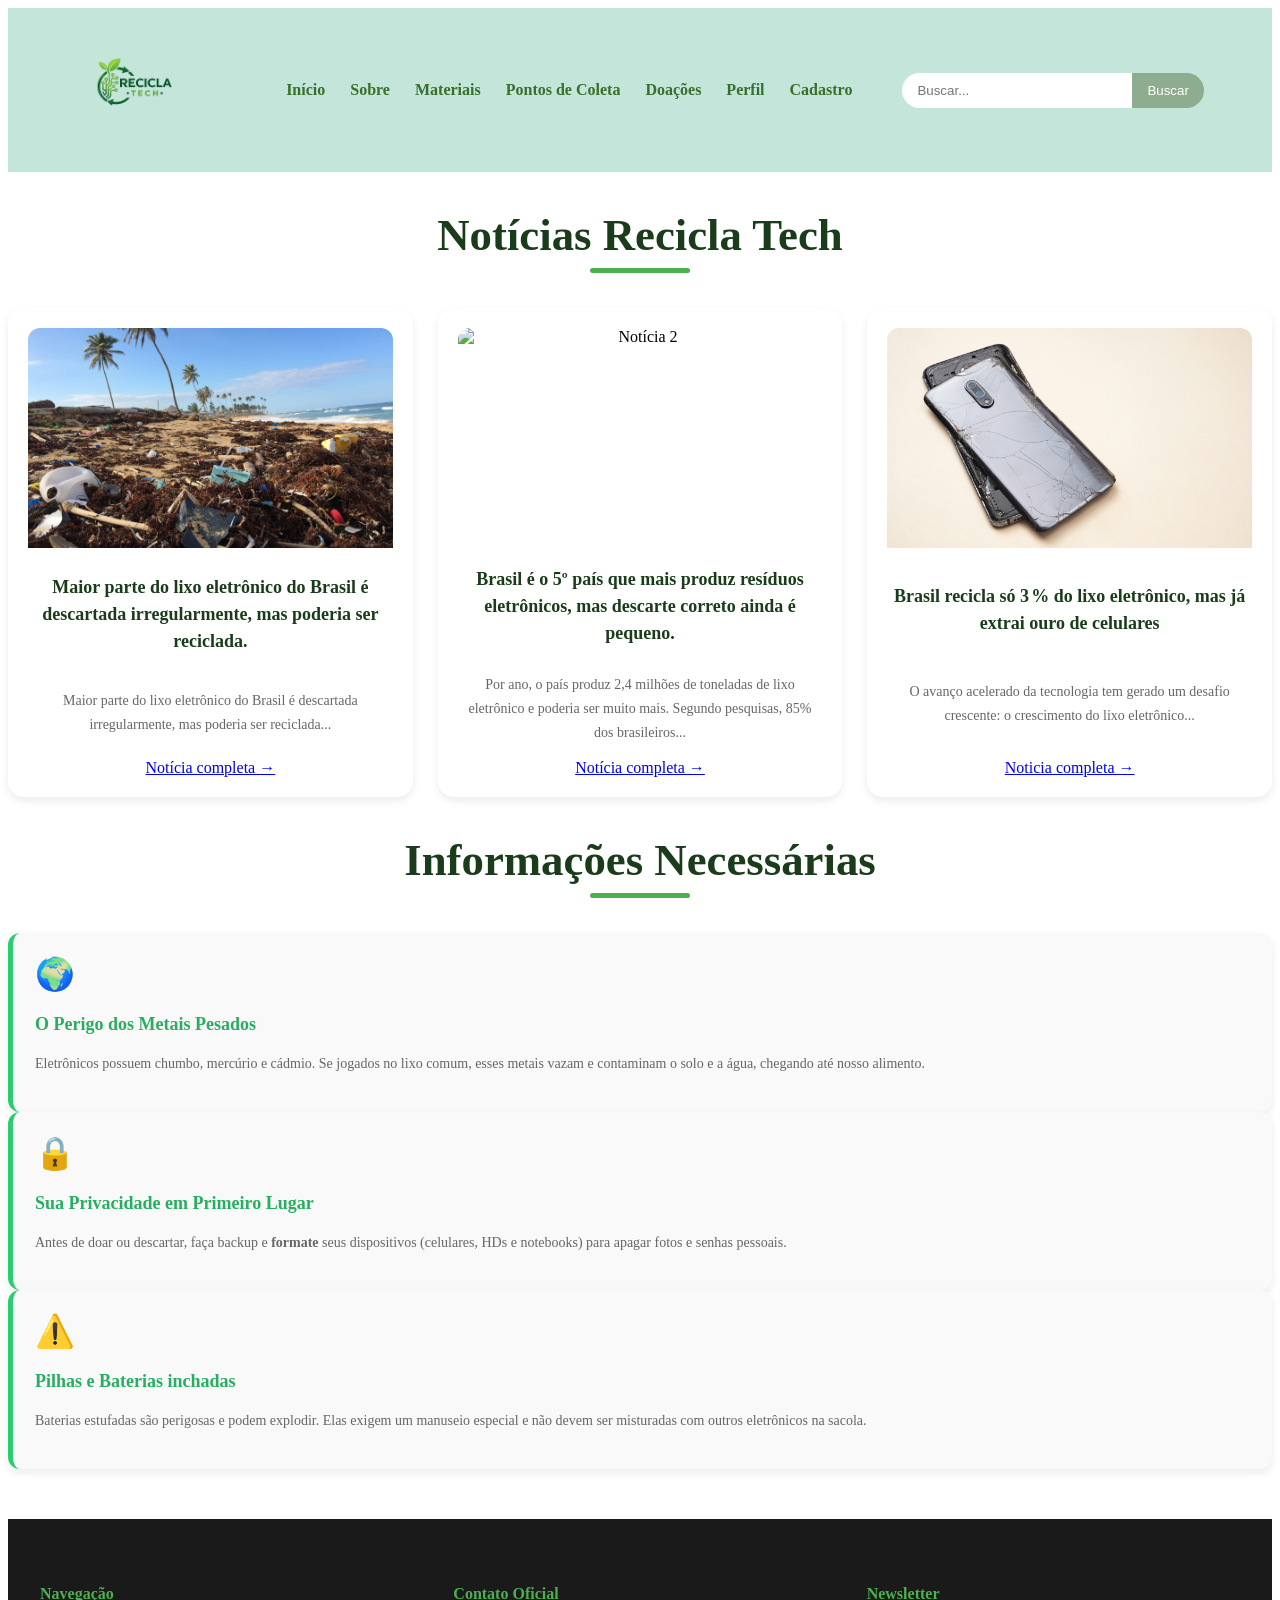
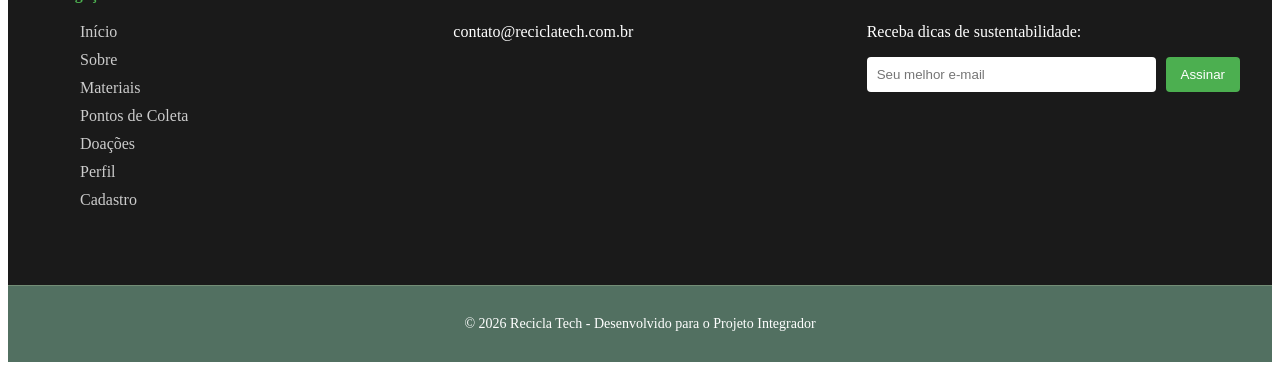
==== index.html @ 6cdfc5e2 "index fora da pasta" ====
<!DOCTYPE html>
<html lang="pt-br">
<head>
    <meta charset="UTF-8">
    <meta name="viewport" content="width=device-width, initial-scale=1.0">
    <title>Recicla Tech</title>
    <link rel="stylesheet" href="../css/style.css">
</head>
<body>
<header>
        <div class="logo">
        <a href="index.html">
            <img src="../Projeto Integrador/img/logo.png" class="logo-img">
        </a>
    </div>
    <nav>
        <ul class="nav-links">
            <li><a href="../html/index.html">Início</a></li>
            <li><a href="../html/sobre.html">Sobre</a></li>
            <li><a href="../html/materiais.html">Materiais</a></li>
            <li><a href="../html/pontos.html">Pontos de Coleta</a></li>
            <li><a href="../html/doacoes.html">Doações</a></li>
            <li><a href="../html/perfil.html">Perfil</a></li>
            <li><a href="../html/cadastro.html">Cadastro</a></li>
        </ul>
    </nav>
    <div class="search-container">
    <input
        type="text"
        id="campoBusca"
        placeholder="Buscar...">

    <button onclick="buscarPagina()">
        Buscar
    </button>
    </div>
</header>
<section id="noticias" class="full-width-section bg-noticias">
    <div class="content-wrapper">
        <h2 class="titulo-sessao">Notícias Recicla Tech</h2>
        <div class="card-grid">
            <article class="card news-card">
                <img src="../Projeto Integrador/img/noticia1.jpg.jpg" alt="projeto integrador 1" class="news-img">
                <h3>Maior parte do lixo eletrônico do Brasil é descartada irregularmente, mas poderia ser reciclada.</h3>
                <p>Maior parte do lixo eletrônico do Brasil é descartada irregularmente, mas poderia ser reciclada...</p>
                <a href="https://g1.globo.com/jornal-nacional/noticia/2023/12/09/maior-parte-do-lixo-eletronico-do-brasil-e-descartada-irregularmente-mas-poderia-ser-reciclada.ghtml" target="_blank" class="read-more">Notícia completa →</a>
            </article>
            <article class="card news-card">
                <img src="../Projeto Integrador/img/noticia2.jpg.jpg" alt="Notícia 2" class="news-img">
                <h3>Brasil é o 5º país que mais produz resíduos eletrônicos, mas descarte correto ainda é pequeno.</h3>
                <p>Por ano, o país produz 2,4 milhões de toneladas de lixo eletrônico e poderia ser muito mais. Segundo pesquisas, 85% dos brasileiros...</p>
                <a href="https://g1.globo.com/jornal-nacional/noticia/2024/04/27/brasil-e-o-5o-pais-que-mais-produz-residuos-eletronicos-mas-descarte-correto-ainda-e-pequeno.ghtml" target="_blank" class="read-more">Notícia completa →</a>
            </article>
            <article class="card news-card">
                <img src="../Projeto Integrador/img/noticia3.jpg.jpg" alt="Notícia 3" class="news-img">
                <h3>Brasil recicla só 3 % do lixo eletrônico, mas já extrai ouro de celulares</h3>
                <p>O avanço acelerado da tecnologia tem gerado um desafio crescente: o crescimento do lixo eletrônico...</p>
                <a href="../html/contato.html" class="read-more"> Noticia completa →</a>
            </article>
        </div>
    </section>
<section id="info-essencial" class="full-width-section bg-info">
    <div class="content-wrapper">
        <h2 class="titulo-sessao">Informações Necessárias</h2>
        <div class="card info-card">
            <div class="icon-info">🌍</div>
            <h3>O Perigo dos Metais Pesados</h3>
            <p>Eletrônicos possuem chumbo, mercúrio e cádmio. Se jogados no lixo comum, esses metais vazam e contaminam o solo e a água, chegando até nosso alimento.</p>
        </div>
        <div class="card info-card">
            <div class="icon-info">🔒</div>
            <h3>Sua Privacidade em Primeiro Lugar</h3>
            <p>Antes de doar ou descartar, faça backup e <strong>formate</strong> seus dispositivos (celulares, HDs e notebooks) para apagar fotos e senhas pessoais.</p>
        </div>
        <div class="card info-card">
            <div class="icon-info">⚠️</div>
            <h3>Pilhas e Baterias inchadas</h3>
            <p>Baterias estufadas são perigosas e podem explodir. Elas exigem um manuseio especial e não devem ser misturadas com outros eletrônicos na sacola.</p>
        </div>
    </div>
</section>
<footer class="rodape-completo">
        <div class="footer-container">
            <div class="footer-col">
                <h4>Navegação</h4>
                <ul>
                <li><a href="../html/index.html">Início</a></li>
                <li><a href="../html/sobre.html">Sobre</a></li>
                <li><a href="../html/materiais.html">Materiais</a></li> 
                <li><a href="../html/pontos.html">Pontos de Coleta</a></li>
                <li><a href="../html/doacoes.html">Doações</a></li>
                <li><a href="../html/perfil.html">Perfil</a></li>
                <li><a href="../html/cadastro.html">Cadastro</a></li>
                </ul>
            </div>
            <div class="footer-col">
                <h4>Contato Oficial</h4>
                <p>contato@reciclatech.com.br</p>
            </div>

            <div class="footer-col">
                <h4>Newsletter</h4>
                <p>Receba dicas de sustentabilidade:</p>

                <form class="newsletter-form">
                    <input type="email" placeholder="Seu melhor e-mail">
                    <button type="button">Assinar</button>
                </form>
            </div>

        </div>

        <div class="footer-bottom">
            <p>© 2026 Recicla Tech - Desenvolvido para o Projeto Integrador</p>
        </div>

    </footer>

    <script src="../js/busca.js"></script>

    </body>
</html>
---- css/style.css ----
header {
    display: flex;
    justify-content: center;
    align-items: center;
    gap: 50px;

    padding: 20px 5%;

    background-color: #c4e5da;

    position: sticky;
    top: 0;
    z-index: 1000;
}

.navbar{
    width: 100%;

    display: flex;
    align-items: center;
    justify-content: center;

    gap: 40px;
}

.logo-img{
    height: 120px;
}

.nav-links{
    display: flex;
    list-style: none;

    gap: 25px;
}

.nav-links li{
    list-style: none;
}

.nav-links a{
    text-decoration: none;
    color: #36702b;

    font-weight: 600;

    transition: 0.3s;
}

.nav-links a:hover{
    color: #4CAF50;
}

.search-container{
    display: flex;
    align-items: center;
}

.search-container input{
    padding: 10px 15px;

    border: none;

    border-radius: 25px 0 0 25px;

    outline: none;

    width: 200px;
}

.search-container button{
    padding: 10px 15px;

    border: none;

    background-color: #8eac8f;

    color: white;

    border-radius: 0 25px 25px 0;

    cursor: pointer;
}

.search-container button:hover{
    background-color: #436745;
}

.card-grid{
    display: grid;
    grid-template-columns: repeat(3, 1fr);

    gap: 25px;

    margin-top: 10px;
}

.card{
    background: white;

    border-radius: 16px;

    padding: 20px;

    text-align: center;

    box-shadow: 0 4px 8px rgba(0,0,0,0.08);

    transition: 0.3s;
}

.card:hover{
    transform: translateY(-5px);
}

.card h3{
    margin-bottom: 12px;

    font-size: 18px;

    line-height: 1.5;

    color: #1a3c1a;
}

.card p{
    color: #666;

    font-size: 14px;

    line-height: 1.7;
}

.button{
    display: inline-block;

    margin-top: 12px;

    background-color: #2e7d32;

    color: white;

    padding: 8px 14px;

    border-radius: 8px;

    text-decoration: none;

    transition: 0.3s;
}

.button:hover{
    background-color: #1b5e20;
}

.contact-container{
    display: flex;

    gap: 25px;

    flex-wrap: wrap;
}

.contact-info{
    flex: 1;
    min-width: 250px;
}

.contact-form{
    flex: 1;
    min-width: 250px;

    display: flex;
    flex-direction: column;
}

.contact-form input,
.contact-form textarea{
    margin-bottom: 10px;

    padding: 10px;

    border-radius: 8px;

    border: 1px solid #ccc;
}

.contact-form button{
    background-color: #2e7d32;

    color: white;

    padding: 10px;

    border: none;

    border-radius: 8px;

    cursor: pointer;
}

.contact-form button:hover{
    background-color: #1b5e20;
}

.info-card{
    border-left: 5px solid #2ecc71;

    background-color: #f9f9f9;

    text-align: left;

    padding: 22px;

    border-radius: 12px;
}

.icon-info{
    font-size: 2rem;

    margin-bottom: 10px;
}

.info-card h3{
    color: #27ae60;

    margin-bottom: 10px;
}

.news-img{
    width: 100%;

    height: 220px;

    object-fit: cover;

    border-radius: 12px 12px 0 0;

    display: block;
}

.news-card{
    display: flex;

    flex-direction: column;

    justify-content: space-between;

    transition: transform 0.3s ease;
}

.news-card:hover{
    transform: translateY(-5px);
}

.titulo-sessao{
    text-align: center;

    font-size: 2.8rem;

    color: #1a3c1a;

    margin-bottom: 35px;

    position: relative;

    padding-bottom: 12px;
}

.titulo-sessao::after{
    content: "";

    width: 100px;

    height: 5px;

    background: #4CAF50;

    position: absolute;

    bottom: 0;
    left: 50%;

    transform: translateX(-50%);

    border-radius: 10px;
}

.rodape-completo{
    background-color: #1a1a1a;

    color: #ffffff;

    padding: 45px 0 0;

    width: 100%;

    margin-top: 50px;
}

.footer-container{
    display: grid;

    grid-template-columns: repeat(3, 1fr);

    gap: 40px;

    max-width: 1200px;

    margin: 0 auto;

    padding: 0 20px 35px;

    width: 100%;
}

.footer-col h3,
.footer-col h4{
    color: #4CAF50;

    margin-bottom: 20px;
}

.footer-col ul{
    list-style: none;
}

.footer-col ul li{
    margin-bottom: 10px;
}

.footer-col a{
    color: #ccc;

    text-decoration: none;

    transition: 0.3s;
}

.footer-col a:hover{
    color: #4CAF50;

    padding-left: 5px;
}

.newsletter-form{
    display: flex;

    gap: 10px;

    margin-top: 10px;
}

.newsletter-form input{
    padding: 10px;

    border: none;

    border-radius: 4px;

    width: 100%;
}

.newsletter-form button{
    background-color: #4CAF50;

    color: #fff;

    border: none;

    padding: 10px 15px;

    border-radius: 4px;

    cursor: pointer;
}

.footer-bottom{
    background-color: #527061;

    color: #ffffff;

    text-align: center;

    font-size: 14px;

    margin-top: 25px;

    padding: 16px 20px;

    border-top: 1px solid #738d76;
}

.titulo-pagina{
    text-align: center;

    padding: 40px 20px;

    background-color: #ffffff;
}

.busca{
    display: flex;

    justify-content: center;

    gap: 10px;

    padding: 30px 20px;

    flex-wrap: wrap;
}

.busca input,
.busca select{
    padding: 10px;

    border-radius: 6px;

    border: 1px solid #ccc;
}

.busca button{
    background-color: #4CAF50;

    color: white;

    border: none;

    padding: 10px 20px;

    border-radius: 6px;

    cursor: pointer;
}

.mapa-container{
    padding: 20px;
}

#mapa{
    height: 500px;

    border-radius: 10px;

    border: 1px solid #ddd;
}

@media (max-width: 768px){

    header{
        flex-direction: column;

        gap: 15px;
    }

    .nav-links{
        flex-direction: column;

        align-items: center;
    }

    .footer-container{
        grid-template-columns: 1fr;

        text-align: center;
    }

    .newsletter-form{
        flex-direction: column;

        align-items: center;
    }

    .newsletter-form input,
    .newsletter-form button{
        max-width: 300px;

        width: 100%;
    }

    #mapa{
        height: 400px;
    }

    .busca{
        flex-direction: column;

        align-items: center;
    }

    .busca input,
    .busca select,
    .busca button{
        width: 100%;

        max-width: 300px;
    }

    .card-grid{
        grid-template-columns: 1fr;
    }
}

#menu-controle {
    display: none;
}

.menu-abrir, .menu-fechar {
    display: none;
}

@media (max-width: 768px) {
    
    .menu-abrir {
        display: flex;
        flex-direction: column;
        justify-content: space-between;
        width: 30px;
        height: 20px;
        cursor: pointer;
        z-index: 1001;
    }

    .menu-abrir span {
        height: 3px;
        width: 100%;
        background-color: #36702b;
        border-radius: 2px;
        transition: 0.3s;
    }

    .menu-fechar {
        display: block;
        position: absolute;
        top: 20px;
        right: 20px;
        font-size: 35px;
        color: #36702b;
        cursor: pointer;
    }

    .nav-links {
        position: fixed;
        top: 0;
        right: -300px; 
        width: 280px;
        height: 100vh;
        background-color: #ffffff; 
        box-shadow: -5px 0 15px rgba(0,0,0,0.1);
        
        display: flex;
        flex-direction: column;
        align-items: flex-start; 
        justify-content: flex-start;
        padding: 80px 30px;
        gap: 20px;
        
        transition: transform 0.4s ease-in-out; 
    }

    #menu-controle:checked ~ .nav-links {
        transform: translateX(-300px); 
    }
}
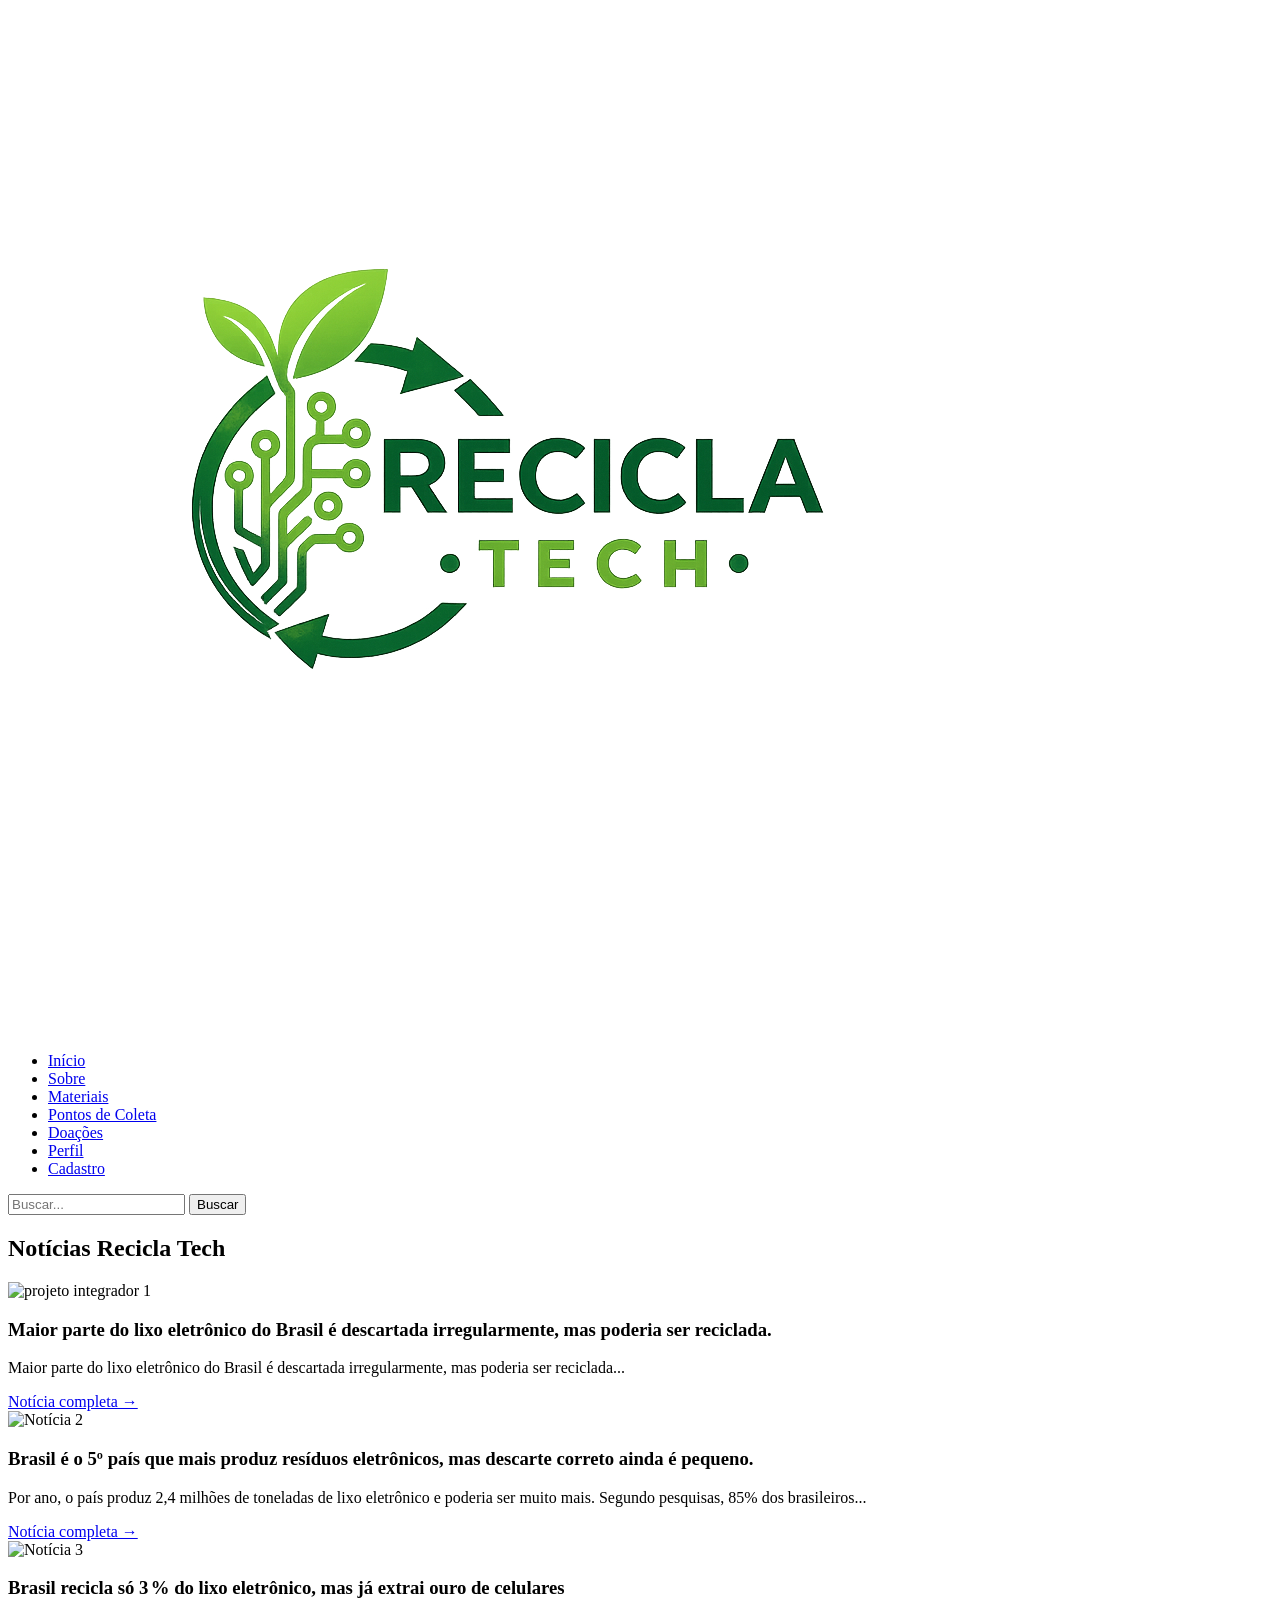
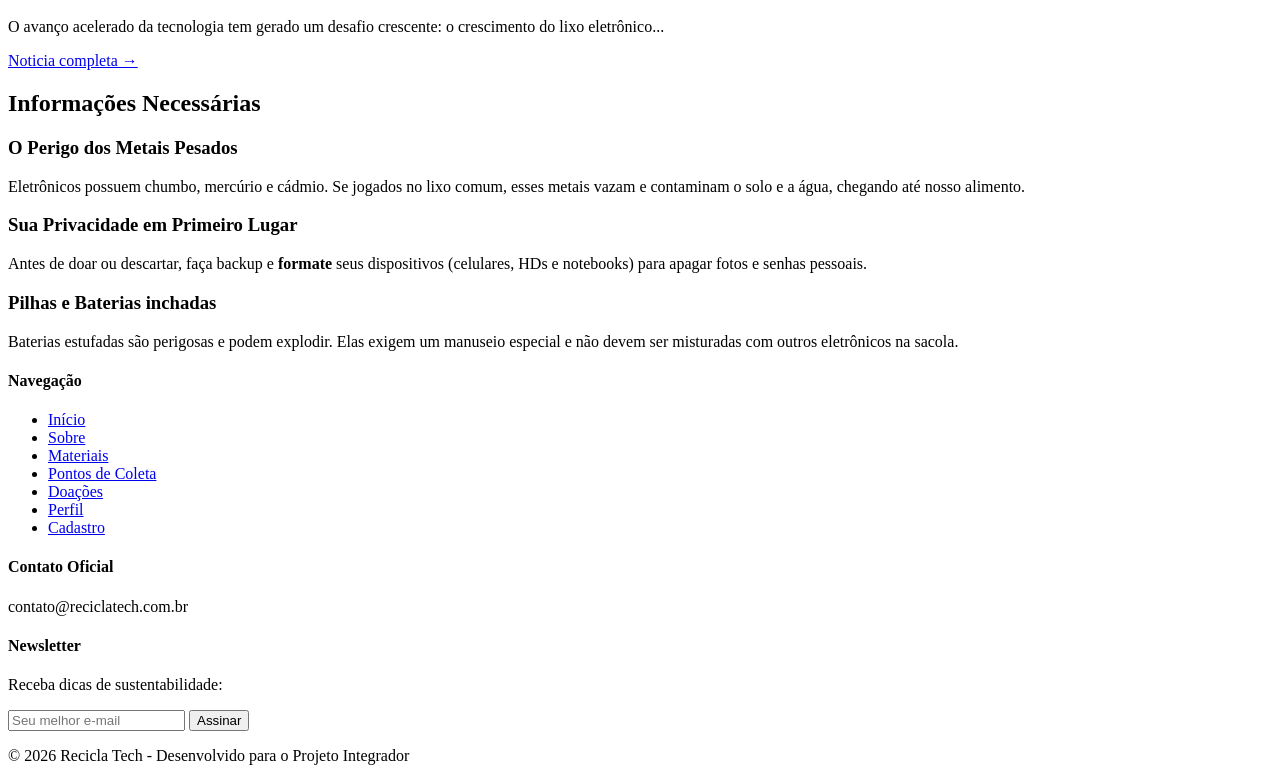
==== commit 01d9b0b8: "salvar novas alterações" ====
--- a/index.html
+++ b/index.html
@@ -4,24 +4,24 @@
     <meta charset="UTF-8">
     <meta name="viewport" content="width=device-width, initial-scale=1.0">
     <title>Recicla Tech</title>
-    <link rel="stylesheet" href="../css/style.css">
+    <link rel="stylesheet" href="./style.css">
 </head>
 <body>
 <header>
         <div class="logo">
         <a href="index.html">
-            <img src="../Projeto Integrador/img/logo.png" class="logo-img">
+            <img src="./Projeto Integrador/img/logo.png" class="logo-img" alt="Logo Recicla Tech">
         </a>
     </div>
     <nav>
         <ul class="nav-links">
-            <li><a href="../html/index.html">Início</a></li>
-            <li><a href="../html/sobre.html">Sobre</a></li>
-            <li><a href="../html/materiais.html">Materiais</a></li>
-            <li><a href="../html/pontos.html">Pontos de Coleta</a></li>
-            <li><a href="../html/doacoes.html">Doações</a></li>
-            <li><a href="../html/perfil.html">Perfil</a></li>
-            <li><a href="../html/cadastro.html">Cadastro</a></li>
+            <li><a href="index.html">Início</a></li>
+            <li><a href="sobre.html">Sobre</a></li>
+            <li><a href="materiais.html">Materiais</a></li>
+            <li><a href="pontos.html">Pontos de Coleta</a></li>
+            <li><a href="doacoes.html">Doações</a></li>
+            <li><a href="perfil.html">Perfil</a></li>
+            <li><a href="cadastro.html">Cadastro</a></li>
         </ul>
     </nav>
     <div class="search-container">
@@ -40,19 +40,19 @@
         <h2 class="titulo-sessao">Notícias Recicla Tech</h2>
         <div class="card-grid">
             <article class="card news-card">
-                <img src="../Projeto Integrador/img/noticia1.jpg.jpg" alt="projeto integrador 1" class="news-img">
+                <img src="../projetoIntegrador/Projeto Integrador/img/noticia1.jpg.jpg" alt="projeto integrador 1" class="news-img">
                 <h3>Maior parte do lixo eletrônico do Brasil é descartada irregularmente, mas poderia ser reciclada.</h3>
                 <p>Maior parte do lixo eletrônico do Brasil é descartada irregularmente, mas poderia ser reciclada...</p>
                 <a href="https://g1.globo.com/jornal-nacional/noticia/2023/12/09/maior-parte-do-lixo-eletronico-do-brasil-e-descartada-irregularmente-mas-poderia-ser-reciclada.ghtml" target="_blank" class="read-more">Notícia completa →</a>
             </article>
             <article class="card news-card">
-                <img src="../Projeto Integrador/img/noticia2.jpg.jpg" alt="Notícia 2" class="news-img">
+                <img src="../projetoIntegrador/Projeto Integrador/img/noticia2.jpg.jpg" alt="Notícia 2" class="news-img">
                 <h3>Brasil é o 5º país que mais produz resíduos eletrônicos, mas descarte correto ainda é pequeno.</h3>
                 <p>Por ano, o país produz 2,4 milhões de toneladas de lixo eletrônico e poderia ser muito mais. Segundo pesquisas, 85% dos brasileiros...</p>
                 <a href="https://g1.globo.com/jornal-nacional/noticia/2024/04/27/brasil-e-o-5o-pais-que-mais-produz-residuos-eletronicos-mas-descarte-correto-ainda-e-pequeno.ghtml" target="_blank" class="read-more">Notícia completa →</a>
             </article>
             <article class="card news-card">
-                <img src="../Projeto Integrador/img/noticia3.jpg.jpg" alt="Notícia 3" class="news-img">
+                <img src="../projetoIntegrador/Projeto Integrador/img/noticia3.jpg.jpg" alt="Notícia 3" class="news-img">
                 <h3>Brasil recicla só 3 % do lixo eletrônico, mas já extrai ouro de celulares</h3>
                 <p>O avanço acelerado da tecnologia tem gerado um desafio crescente: o crescimento do lixo eletrônico...</p>
                 <a href="../html/contato.html" class="read-more"> Noticia completa →</a>
@@ -63,17 +63,17 @@
     <div class="content-wrapper">
         <h2 class="titulo-sessao">Informações Necessárias</h2>
         <div class="card info-card">
-            <div class="icon-info">🌍</div>
+            <div class="icon-info"></div>
             <h3>O Perigo dos Metais Pesados</h3>
             <p>Eletrônicos possuem chumbo, mercúrio e cádmio. Se jogados no lixo comum, esses metais vazam e contaminam o solo e a água, chegando até nosso alimento.</p>
         </div>
         <div class="card info-card">
-            <div class="icon-info">🔒</div>
+            <div class="icon-info"></div>
             <h3>Sua Privacidade em Primeiro Lugar</h3>
             <p>Antes de doar ou descartar, faça backup e <strong>formate</strong> seus dispositivos (celulares, HDs e notebooks) para apagar fotos e senhas pessoais.</p>
         </div>
         <div class="card info-card">
-            <div class="icon-info">⚠️</div>
+            <div class="icon-info"></div>
             <h3>Pilhas e Baterias inchadas</h3>
             <p>Baterias estufadas são perigosas e podem explodir. Elas exigem um manuseio especial e não devem ser misturadas com outros eletrônicos na sacola.</p>
         </div>
@@ -84,13 +84,13 @@
             <div class="footer-col">
                 <h4>Navegação</h4>
                 <ul>
-                <li><a href="../html/index.html">Início</a></li>
-                <li><a href="../html/sobre.html">Sobre</a></li>
-                <li><a href="../html/materiais.html">Materiais</a></li> 
-                <li><a href="../html/pontos.html">Pontos de Coleta</a></li>
-                <li><a href="../html/doacoes.html">Doações</a></li>
-                <li><a href="../html/perfil.html">Perfil</a></li>
-                <li><a href="../html/cadastro.html">Cadastro</a></li>
+                    <li><a href="index.html">Início</a></li>
+            <li><a href="sobre.html">Sobre</a></li>
+            <li><a href="materiais.html">Materiais</a></li>
+            <li><a href="pontos.html">Pontos de Coleta</a></li>
+            <li><a href="doacoes.html">Doações</a></li>
+            <li><a href="perfil.html">Perfil</a></li>
+            <li><a href="cadastro.html">Cadastro</a></li>
                 </ul>
             </div>
             <div class="footer-col">
